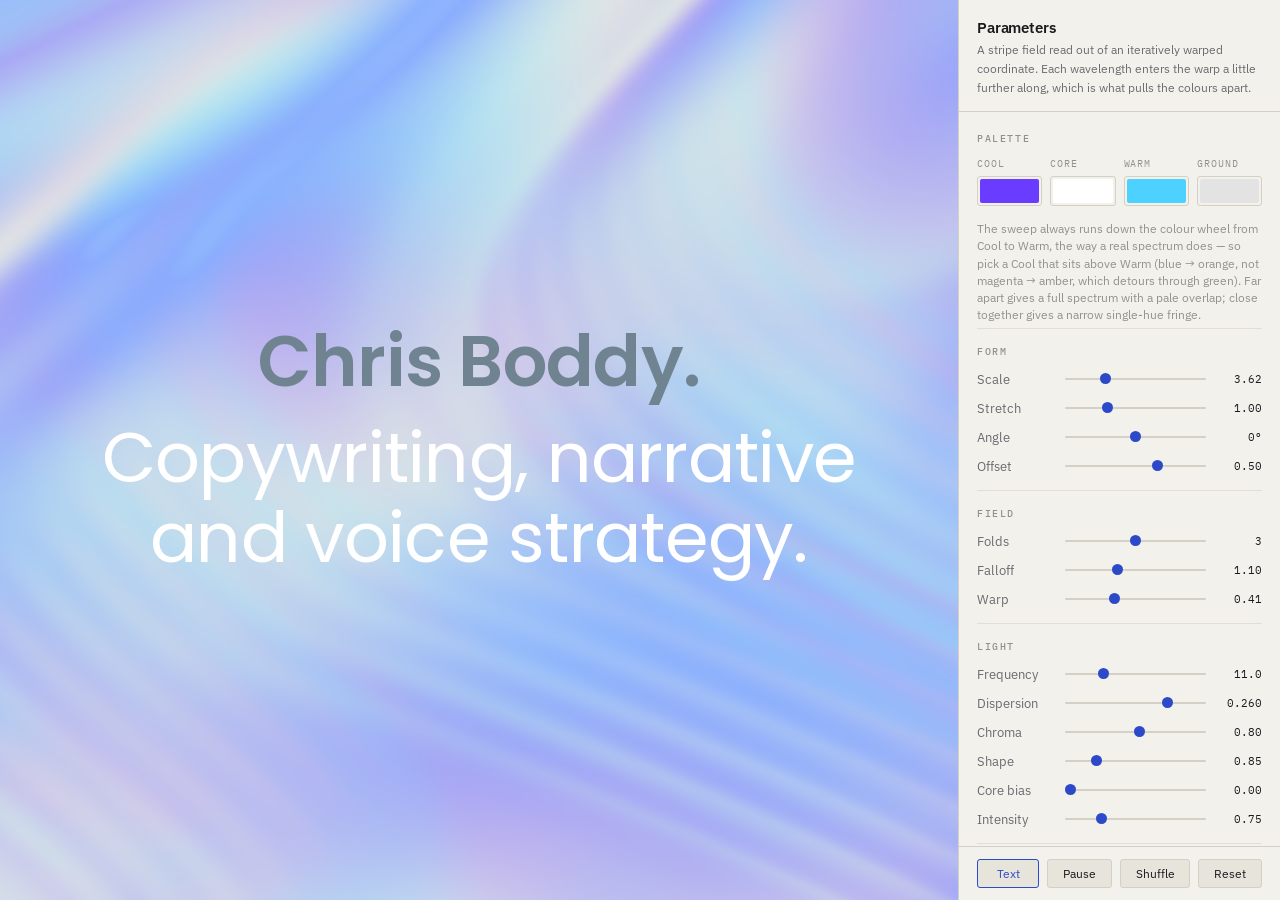
==== tuner.html @ 30133d76 "Split the site from the tuner, self-host Poppins index.html is now just the field and the type, with" ====
<!doctype html>
<html lang="en-GB">
<head>
<meta charset="utf-8">
<meta name="viewport" content="width=device-width, initial-scale=1, viewport-fit=cover">
<meta name="robots" content="noindex">
<title>Dispersion Field — tuner</title>
<link rel="stylesheet" href="site.css">
<link rel="stylesheet" href="https://fonts.googleapis.com/css2?family=IBM+Plex+Mono:wght@400;500&family=IBM+Plex+Sans:wght@400;500;600&display=swap">
<style>
  :root{
    --panel:#f3f1ec; --sunken:#e7e4dc; --line:#d5d0c6; --line-soft:#e2ded5;
    --ink:#1a1b1e; --dim:#6b6a71; --faint:#93918f; --accent:#2c49c9;
    color-scheme: light;
  }
  :root[data-ui="dark"]{
    --panel:#0b0c10; --sunken:#07080b; --line:#1c1f27; --line-soft:#14161c;
    --ink:#e7e9ee; --dim:#878d9b; --faint:#5b606d; --accent:#7ea3ff;
    color-scheme: dark;
  }
  body{background:var(--panel); color:var(--ink);
       font-family:"IBM Plex Sans", system-ui, sans-serif; font-size:14px;
       -webkit-font-smoothing:antialiased; transition:background .3s ease, color .3s ease}
  #app{height:100%; display:flex; align-items:stretch}
  .stage{flex:1 1 auto; min-width:0}

  .panel{flex:0 0 322px; width:322px; background:var(--panel);
         border-left:1px solid var(--line); display:flex; flex-direction:column; min-height:0}
  .panel-head{padding:18px 18px 14px; border-bottom:1px solid var(--line); flex:0 0 auto}
  .panel-head .panel-title{margin:0 0 3px; font-size:15px; font-weight:600; letter-spacing:-.01em}
  .panel-head span{font-size:12px; color:var(--dim); line-height:1.5}
  .scroller{flex:1 1 auto; min-height:0; overflow-y:auto; padding:4px 18px 18px}

  .group{padding:16px 0 4px; border-bottom:1px solid var(--line-soft)}
  .group:last-of-type{border-bottom:0}
  .group > h2{margin:0 0 12px; font-family:"IBM Plex Mono", monospace; font-size:10px;
              font-weight:500; letter-spacing:.16em; text-transform:uppercase; color:var(--faint)}

  .row{display:grid; grid-template-columns:78px 1fr 46px; align-items:center; gap:10px; margin-bottom:11px}
  .row label{font-size:12.5px; color:var(--dim); white-space:nowrap; overflow:hidden; text-overflow:ellipsis}
  .row output{font-family:"IBM Plex Mono", monospace; font-size:11px; text-align:right;
              color:var(--ink); font-variant-numeric:tabular-nums}
  input[type=range]{-webkit-appearance:none; appearance:none; width:100%; height:18px;
                    background:transparent; accent-color:var(--accent); cursor:ew-resize; margin:0}
  input[type=range]::-webkit-slider-runnable-track{height:2px; background:var(--line); border-radius:2px}
  input[type=range]::-moz-range-track{height:2px; background:var(--line); border-radius:2px}
  input[type=range]::-webkit-slider-thumb{-webkit-appearance:none; width:11px; height:11px;
    border-radius:50%; background:var(--accent); margin-top:-4.5px; border:0}
  input[type=range]::-moz-range-thumb{width:11px; height:11px; border-radius:50%;
    background:var(--accent); border:0}
  input[type=range]:focus-visible{outline:2px solid var(--accent); outline-offset:3px; border-radius:3px}

  .swatches{display:grid; grid-template-columns:repeat(4,1fr); gap:8px; margin-bottom:14px}
  .swatch{display:flex; flex-direction:column; gap:6px}
  .swatch span{font-family:"IBM Plex Mono",monospace; font-size:9.5px; letter-spacing:.1em;
               text-transform:uppercase; color:var(--faint)}
  input[type=color]{-webkit-appearance:none; appearance:none; width:100%; height:30px; padding:0;
                    border:1px solid var(--line); border-radius:3px; background:transparent; cursor:pointer}
  input[type=color]::-webkit-color-swatch-wrapper{padding:2px}
  input[type=color]::-webkit-color-swatch{border:0; border-radius:2px}
  input[type=color]:focus-visible{outline:2px solid var(--accent); outline-offset:2px}

  button{font-family:"IBM Plex Sans", system-ui, sans-serif; font-size:12px; color:var(--ink);
         background:var(--sunken); border:1px solid var(--line); border-radius:3px;
         padding:6px 10px; cursor:pointer; transition:border-color .15s, color .15s}
  button:hover{border-color:var(--accent)}
  button:focus-visible{outline:2px solid var(--accent); outline-offset:2px}
  button[aria-pressed="true"]{border-color:var(--accent); color:var(--accent)}

  .hint{font-size:11.5px; line-height:1.5; color:var(--faint); margin:2px 0 0}
  .actions{flex:0 0 auto; display:flex; flex-wrap:wrap; gap:8px;
           padding:12px 18px calc(12px + env(safe-area-inset-bottom,0px)); border-top:1px solid var(--line)}
  .actions button{flex:1 1 auto; min-width:62px; padding:6px 8px}

  details.glsl{margin-top:14px}
  details.glsl summary{cursor:pointer; font-family:"IBM Plex Mono",monospace; font-size:10px;
    letter-spacing:.16em; text-transform:uppercase; color:var(--faint); padding:6px 0}
  details.glsl pre{margin:8px 0 0; max-height:260px; overflow:auto; background:var(--sunken);
    border:1px solid var(--line); border-radius:3px; padding:10px;
    font-family:"IBM Plex Mono",monospace; font-size:10.5px; line-height:1.5; color:var(--dim);
    white-space:pre; -webkit-overflow-scrolling:touch}

  @media (max-width:880px){
    html,body{height:auto}
    #app{flex-direction:column; height:auto}
    .stage{flex:none; aspect-ratio:4/3; max-height:62vh; width:100%}
    .panel{flex:none; width:100%; border-left:0; border-top:1px solid var(--line)}
    .scroller{overflow:visible; max-height:none}
  }
  @media (prefers-reduced-motion:reduce){ body{transition:none} }
</style>
</head>
<body>
<div id="app">
  <div class="stage" id="stage">
    <canvas id="gl"></canvas>
    <div class="type" id="typeBlock">
      <h1>Chris Boddy.</h1>
      <p>Copywriting, narrative<br>and voice strategy.</p>
    </div>
  </div>

  <aside class="panel">
    <div class="panel-head">
      <h2 class="panel-title">Parameters</h2>
      <span>A stripe field read out of an iteratively warped coordinate. Each wavelength
      enters the warp a little further along, which is what pulls the colours apart.</span>
    </div>

    <div class="scroller">
      <section class="group">
        <h2>Palette</h2>
        <div class="swatches">
          <div class="swatch"><span>Cool</span><input type="color" id="colA"></div>
          <div class="swatch"><span>Core</span><input type="color" id="colCore"></div>
          <div class="swatch"><span>Warm</span><input type="color" id="colB"></div>
          <div class="swatch"><span>Ground</span><input type="color" id="colBg"></div>
        </div>
        <p class="hint">The sweep always runs down the colour wheel from Cool to Warm, the
        way a real spectrum does — so pick a Cool that sits above Warm (blue &rarr; orange,
        not magenta &rarr; amber, which detours through green). Far apart gives a full
        spectrum with a pale overlap; close together gives a narrow single-hue fringe.</p>
      </section>

      <section class="group"><h2>Form</h2><div id="g-form"></div></section>
      <section class="group"><h2>Field</h2><div id="g-field"></div></section>
      <section class="group"><h2>Light</h2><div id="g-light"></div></section>
      <section class="group"><h2>Motion</h2><div id="g-motion"></div>
        <details class="glsl">
          <summary>Fragment shader · values baked in</summary>
          <pre id="glslOut"></pre>
          <div style="display:flex;gap:8px;margin-top:8px">
            <button type="button" id="copyGlsl" style="flex:1">Copy GLSL</button>
          </div>
        </details>
      </section>
    </div>

    <div class="actions">
      <button type="button" id="textBtn" aria-pressed="true">Text</button>
      <button type="button" id="playBtn">Pause</button>
      <button type="button" id="shuffleBtn">Shuffle</button>
      <button type="button" id="resetBtn">Reset</button>
    </div>
  </aside>
</div>

<script src="field.js"></script>
<script src="tuner.js"></script>
</body>
</html>
---- site.css ----
/* Shared visual layer: the self-hosted face, the stage, and the type over it.
   Both index.html and tuner.html link this, so the typography cannot drift
   between the site and the tool. */

@font-face{
  font-family:Poppins;
  font-style:normal;
  font-weight:400;
  font-display:swap;
  src:url('fonts/poppins-400.woff2') format('woff2');
}
@font-face{
  font-family:Poppins;
  font-style:normal;
  font-weight:600;
  font-display:swap;
  src:url('fonts/poppins-600.woff2') format('woff2');
}

*{box-sizing:border-box}
html,body{height:100%}
body{margin:0; background:#e3e3e3}

.stage{position:relative; overflow:hidden; background:#e3e3e3}
.stage canvas{position:absolute; inset:0; width:100%; height:100%; display:block}

.type{
  position:absolute; inset:0; display:flex; flex-direction:column;
  align-items:center; justify-content:center; text-align:center;
  padding:24px; pointer-events:none;
  font-family:Poppins, system-ui, -apple-system, sans-serif;
  /* 60pt at full size, stepped down so it still fits a phone */
  font-size:clamp(24px, 5.5vw, 60pt);
  line-height:1.14; letter-spacing:-0.01em;
  text-wrap:balance;
}
.type[hidden]{display:none}
.type h1, .type p{margin:0; font-size:1em}
.type h1{font-weight:600; color:#708391}
/* the two blocks sit flush, so their spacing is the 1.14 line box;
   0.228em adds 20% to it */
.type p{font-weight:400; color:#ffffff; margin-top:0.228em}

.fail{
  padding:40px 24px; max-width:44ch; margin:auto; line-height:1.6;
  font-family:Poppins, system-ui, sans-serif; color:#6f6f6f;
}
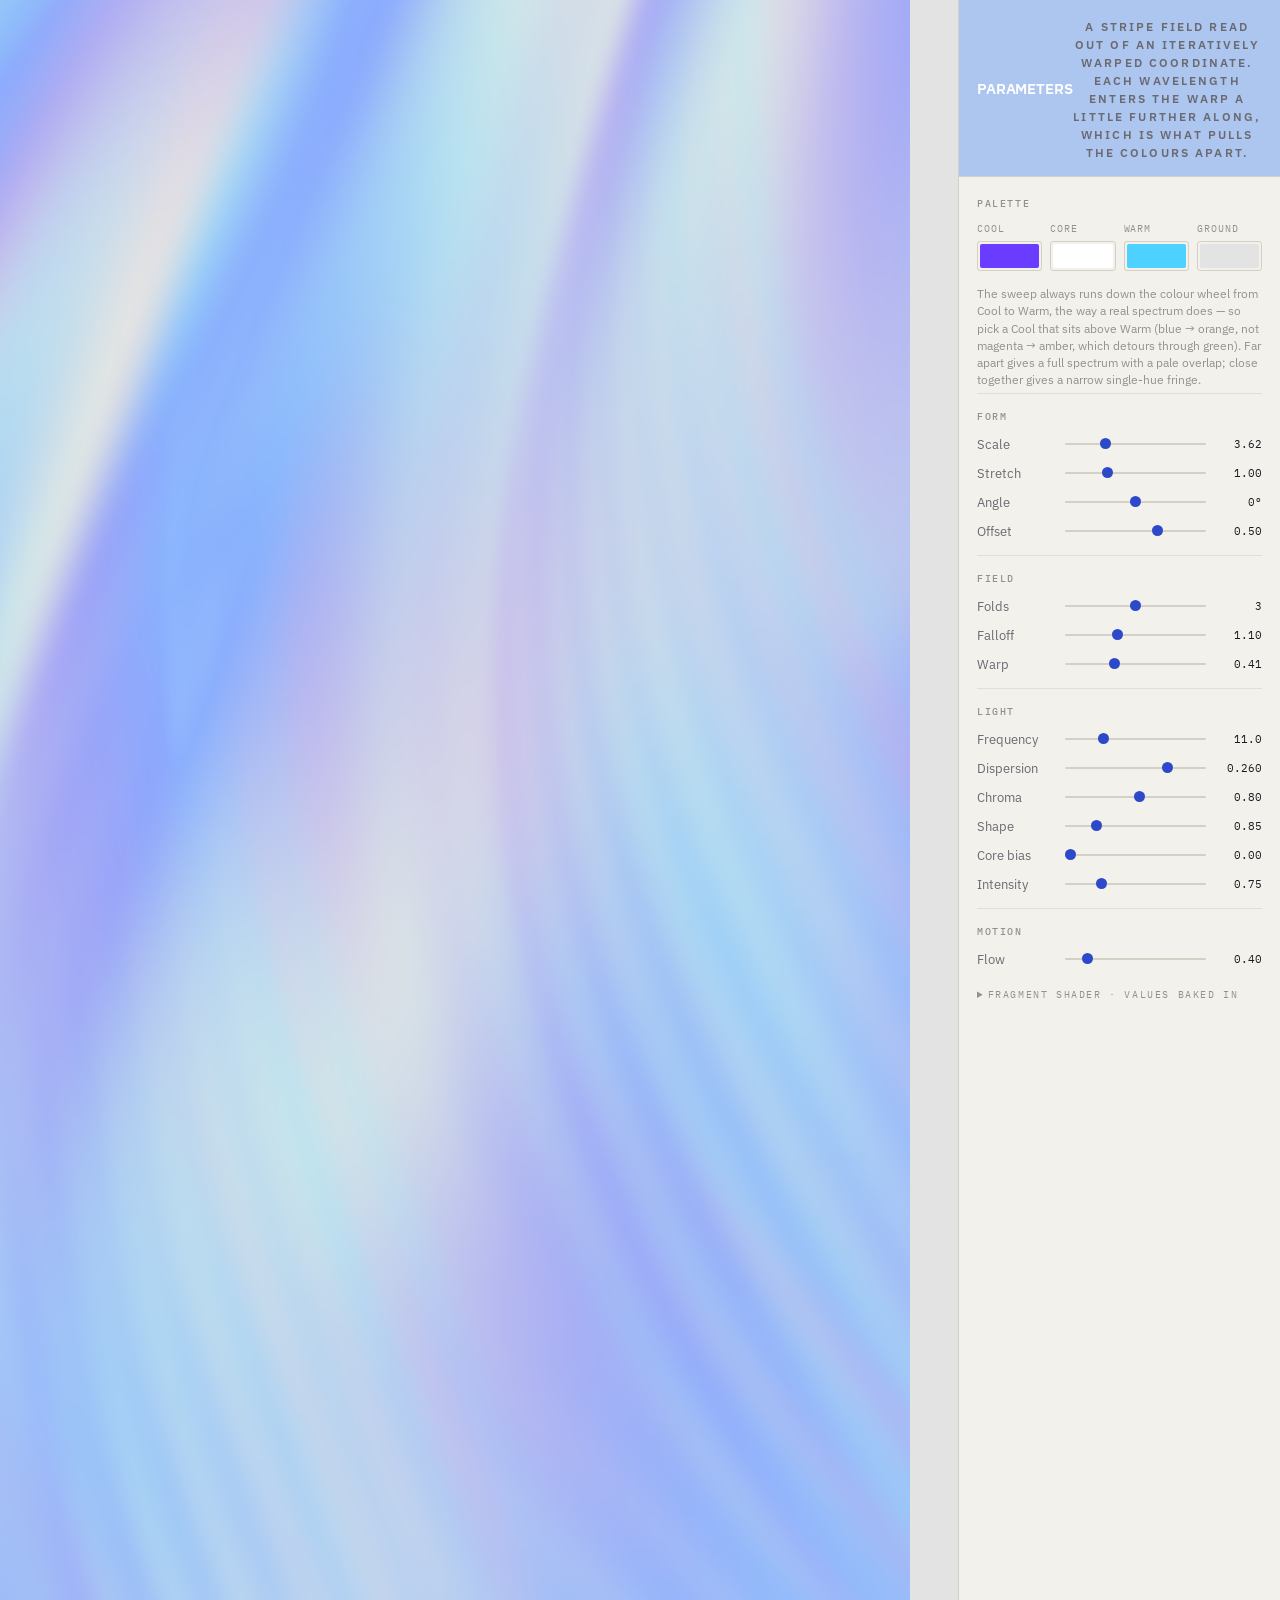
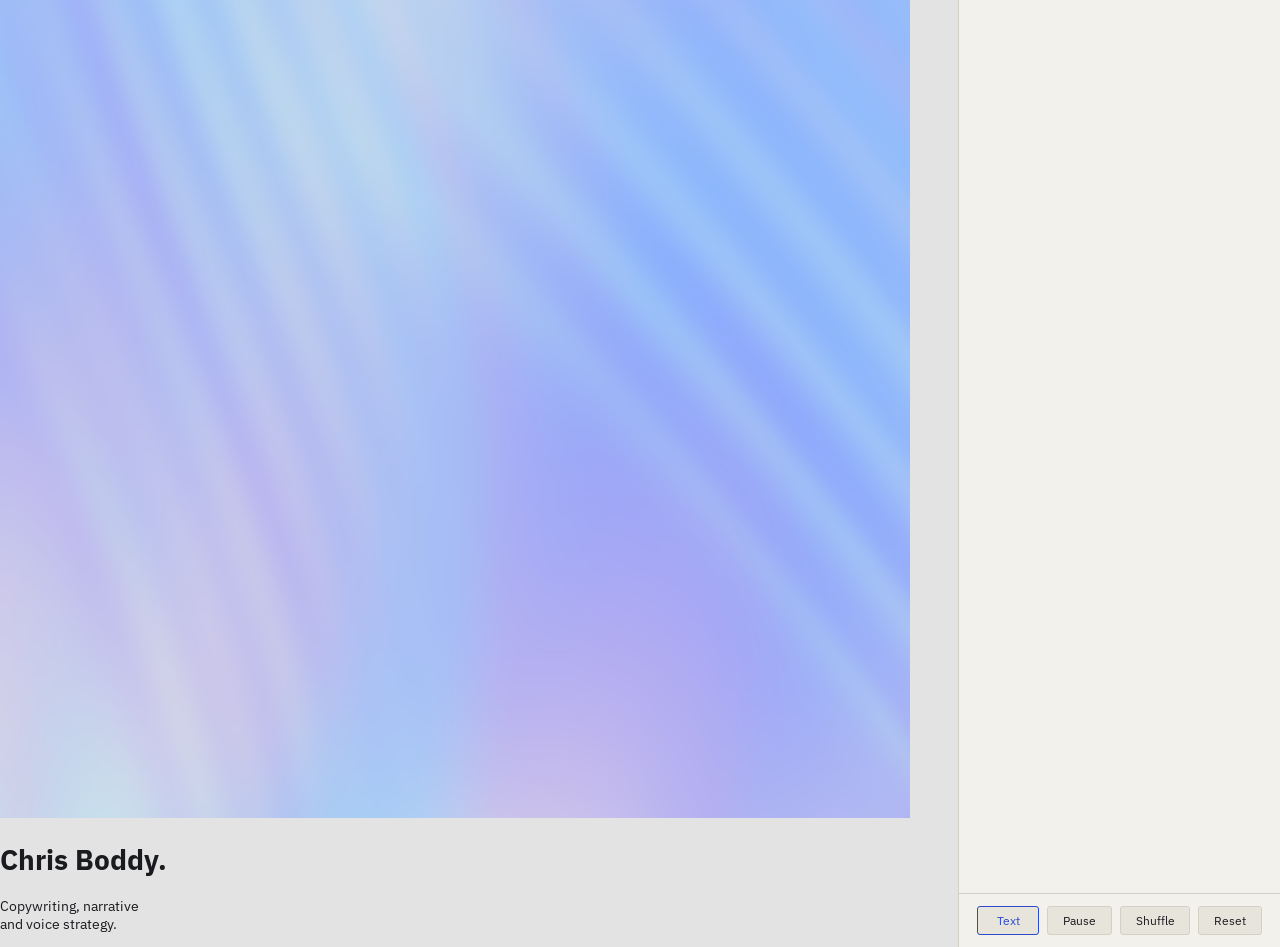
==== commit a6c23768: "Build the one-page site The shader that was the whole page becomes two bands — header and footer — w" ====
--- a/tuner.html
+++ b/tuner.html
@@ -5,6 +5,11 @@
 <meta name="viewport" content="width=device-width, initial-scale=1, viewport-fit=cover">
 <meta name="robots" content="noindex">
 <title>Dispersion Field — tuner</title>
+<link rel="icon" href="favicon.svg" type="image/svg+xml">
+<link rel="icon" href="favicon-32.png" sizes="32x32" type="image/png">
+<link rel="icon" href="favicon-16.png" sizes="16x16" type="image/png">
+<link rel="apple-touch-icon" href="apple-touch-icon.png">
+<link rel="alternate icon" href="favicon.ico" sizes="16x16 32x32 48x48">
 <link rel="stylesheet" href="site.css">
 <link rel="stylesheet" href="https://fonts.googleapis.com/css2?family=IBM+Plex+Mono:wght@400;500&family=IBM+Plex+Sans:wght@400;500;600&display=swap">
 <style>
--- a/site.css
+++ b/site.css
@@ -1,47 +1,239 @@
-/* Shared visual layer: the self-hosted face, the stage, and the type over it.
-   Both index.html and tuner.html link this, so the typography cannot drift
-   between the site and the tool. */
+/* ---------------------------------------------------------------------------
+   Chris Boddy — one-page site.
+   Type sizes are given in pt in the design, so they are written as pt here and
+   interpolated with clamp(): the low end is the mobile figure, the high end the
+   desktop one, so both land exactly rather than being approximated.
+   --------------------------------------------------------------------------- */
 
 @font-face{
-  font-family:Poppins;
-  font-style:normal;
-  font-weight:400;
-  font-display:swap;
+  font-family:Poppins; font-style:normal; font-weight:400; font-display:swap;
   src:url('fonts/poppins-400.woff2') format('woff2');
 }
 @font-face{
-  font-family:Poppins;
-  font-style:normal;
-  font-weight:600;
-  font-display:swap;
+  font-family:Poppins; font-style:normal; font-weight:600; font-display:swap;
   src:url('fonts/poppins-600.woff2') format('woff2');
 }
 
+:root{
+  --blue:#acc6f0;               /* closed panel */
+  --blue-hover:#a4c0ee;         /* rollover, ~4% darker */
+  --label-open:#a9c2ef;         /* label once the panel is open, on white */
+  --ink:#708391;                /* name and body copy */
+  --ink-dark:#4e5a64;           /* contact / connect — deliberately darker */
+  --white:#ffffff;
+  --ease:cubic-bezier(0.77, 0, 0.175, 1);   /* quart in-out */
+  --dur:620ms;
+
+  /* Sized so "Copywriting, narrative" keeps its line break at every width:
+     the break needs roughly 7.9vw, and it tops out at the designed 60pt. */
+  --fs-hero:clamp(24px, 7.9vw, 56pt);
+  /* mobile 16pt -> desktop 24pt. Same value for both now, kept as two
+     variables so they can diverge again without touching the rules. */
+  --fs-intro:clamp(16pt, 2.67vw, 24pt);
+  --fs-client:clamp(16pt, 2.67vw, 24pt);
+  /* Leading is held at 32pt desktop / 24pt mobile. It has to be an absolute
+     clamp rather than a unitless ratio, because 17/24 on mobile and 24/32 on
+     desktop are different proportions. Used by the panel copy and the footer
+     copy alike. */
+  --lh-copy:clamp(24pt, 3.56vw, 32pt);
+  /* mobile 18pt -> desktop 18pt for the small stuff */
+  --fs-meta:clamp(11pt, 1.1vw, 13pt);
+  /* mobile 12pt -> desktop 16pt. 1.78vw tops out at 1200px, the same width the
+     panel copy reaches its ceiling, so the two settle together. */
+  --fs-label:clamp(12pt, 1.78vw, 16pt);
+
+  --gutter:clamp(20px, 5vw, 64px);
+  --veil:clamp(36px, 5vh, 72px);   /* softened edge while a panel moves */
+  color-scheme:light;
+}
+
 *{box-sizing:border-box}
-html,body{height:100%}
-body{margin:0; background:#e3e3e3}
-
-.stage{position:relative; overflow:hidden; background:#e3e3e3}
-.stage canvas{position:absolute; inset:0; width:100%; height:100%; display:block}
-
-.type{
-  position:absolute; inset:0; display:flex; flex-direction:column;
+html{scroll-behavior:auto}          /* scrolling is tweened in JS, with --ease */
+body{
+  margin:0; background:var(--white); color:var(--ink);
+  /* The scroll is tweened to a position worked out from the panel heights. Scroll
+     anchoring would adjust for the closing panel as well, compensating twice and
+     overshooting the target. */
+  overflow-anchor:none;
+  font-family:Poppins, system-ui, -apple-system, sans-serif;
+  -webkit-font-smoothing:antialiased;
+}
+img{max-width:100%; display:block}
+
+/* ---------------- shared field band (header + footer) ---------------- */
+.field{position:relative; overflow:hidden; background:#e3e3e3}
+.field canvas{position:absolute; inset:0; width:100%; height:100%; display:block}
+.field > .inner{position:relative}
+
+/* ---------------- header ---------------- */
+/* 80% of the viewport, so the introduction panel is already breaking the
+   bottom edge on load. svh keeps it honest on phones, where vh counts the
+   address bar that is about to disappear. */
+.hero{height:80vh; height:80svh; display:flex; flex-direction:column}
+.topbar{
+  position:relative; display:flex; justify-content:space-between; align-items:center;
+  gap:16px; padding:clamp(16px, 2.4vw, 30px) var(--gutter);
+  font-size:var(--fs-meta); color:var(--ink-dark);
+}
+.topbar .label{opacity:.95}
+.hero-type{
+  position:relative; flex:1 1 auto; display:flex; flex-direction:column;
   align-items:center; justify-content:center; text-align:center;
-  padding:24px; pointer-events:none;
-  font-family:Poppins, system-ui, -apple-system, sans-serif;
-  /* 60pt at full size, stepped down so it still fits a phone */
-  font-size:clamp(24px, 5.5vw, 60pt);
-  line-height:1.14; letter-spacing:-0.01em;
+  padding:0 var(--gutter) clamp(40px, 6vw, 80px);
+  font-size:var(--fs-hero); line-height:1.14; letter-spacing:-0.01em;
   text-wrap:balance;
 }
-.type[hidden]{display:none}
-.type h1, .type p{margin:0; font-size:1em}
-.type h1{font-weight:600; color:#708391}
+.hero-type h1, .hero-type p{margin:0; font-size:1em}
+.hero-type h1{font-weight:600; color:var(--ink-dark)}
 /* the two blocks sit flush, so their spacing is the 1.14 line box;
    0.228em adds 20% to it */
-.type p{font-weight:400; color:#ffffff; margin-top:0.228em}
-
-.fail{
-  padding:40px 24px; max-width:44ch; margin:auto; line-height:1.6;
-  font-family:Poppins, system-ui, sans-serif; color:#6f6f6f;
-}
+.hero-type p{font-weight:400; color:var(--white); margin-top:0.228em}
+
+/* ---------------- animated underline ---------------- */
+.ul{
+  position:relative; color:var(--white); text-decoration:none; font-weight:600;
+  padding-bottom:2px;
+}
+.ul::after{
+  content:''; position:absolute; left:0; right:0; bottom:0; height:1.5px;
+  background:currentColor; transform:scaleX(0); transform-origin:left center;
+  transition:transform var(--dur) var(--ease);
+}
+.ul:hover::after, .ul:focus-visible::after{transform:scaleX(1)}
+.ul:focus-visible{outline:2px solid currentColor; outline-offset:4px; border-radius:2px}
+
+/* icon buttons replace the words on narrow screens */
+.icon-links{display:none; gap:10px}
+.icon-links a{
+  width:44px; height:44px; border-radius:50%; background:var(--white);
+  display:grid; place-items:center; color:var(--ink-dark);
+  transition:transform var(--dur) var(--ease);
+}
+.icon-links a:hover{transform:translateY(-2px)}
+.icon-links svg{width:20px; height:20px; fill:currentColor}
+
+/* ---------------- panels ---------------- */
+.panels{background:var(--blue); border-top:1px solid rgba(255,255,255,.6)}
+.panel + .panel > .panel-head{border-top:1px solid rgba(255,255,255,.6)}
+
+.panel-head{
+  -webkit-appearance:none; appearance:none; border:0; margin:0; width:100%;
+  display:flex; align-items:center; justify-content:center; text-align:center;
+  padding:clamp(26px, 3.4vw, 44px) var(--gutter);
+  background:var(--blue); color:var(--white); cursor:pointer;
+  font-family:inherit; font-size:var(--fs-label); font-weight:600;
+  letter-spacing:.10em; text-transform:uppercase;
+  /* the colour rollover is linear; only the label colour carries the easing */
+  transition:background-color 150ms linear, color var(--dur) var(--ease);
+}
+.panel-head:hover{background:var(--blue-hover)}
+.panel-head:focus-visible{outline:2px solid var(--ink-dark); outline-offset:-4px}
+/* The logo is painted with currentColor through an alpha mask, so it simply
+   follows the head's colour — white when closed, pale blue when open — instead
+   of needing a second asset or a filter that only approximates the hue. */
+.logo{
+  /* One height for the row, nudged per mark by --scale. A solid symbol and a
+     thin wordmark set to the same height do not read as the same size, so the
+     scales even out the ink each one carries rather than its box. */
+  height:calc(clamp(26px, 2.6vw, 38px) * var(--scale, 1));
+  aspect-ratio:var(--ratio);
+  background:currentColor;
+  -webkit-mask:var(--src) center/contain no-repeat;
+          mask:var(--src) center/contain no-repeat;
+  transition:background-color var(--dur) var(--ease);
+}
+
+/* open: the head joins the white body and its label goes pale blue */
+.panel.is-open > .panel-head{background:var(--white); color:var(--label-open)}
+.panel.is-open > .panel-head:hover{background:var(--white)}
+
+/* the 0fr -> 1fr grid transition animates height without measuring it in JS */
+.panel-body{
+  display:grid; grid-template-rows:0fr; background:var(--white);
+  transition:grid-template-rows var(--dur) var(--ease);
+}
+.panel.is-open > .panel-body{grid-template-rows:1fr}
+.panel-body > .clip{overflow:hidden}
+/* While the panel is moving, the copy is faded out into the edge rather than
+   ending on a hard slice, so it reads as passing behind the panel below. The
+   mask is only present during the movement — once open, the text is crisp. */
+.panel.is-moving > .panel-body > .clip{
+  -webkit-mask-image:linear-gradient(to bottom, #000 calc(100% - var(--veil)), transparent 100%);
+          mask-image:linear-gradient(to bottom, #000 calc(100% - var(--veil)), transparent 100%);
+}
+.panel-inner{
+  max-width:1040px; margin:0 auto; text-align:center;
+  padding:0 var(--gutter) clamp(44px, 5.4vw, 88px);
+  font-size:var(--fs-client); line-height:var(--lh-copy); letter-spacing:-0.005em;
+  opacity:0; transition:opacity var(--dur) var(--ease);
+}
+.panel.is-open > .panel-body .panel-inner{opacity:1}
+.panel-inner p{margin:0}
+.panel-inner p + p{margin-top:1.1em}
+#panel-intro .panel-inner{font-size:var(--fs-intro)}
+
+/* ---------------- footer ---------------- */
+.outro{border-top:1px solid rgba(255,255,255,.6)}
+.outro .inner{
+  color:var(--ink-dark);          /* same darker grey as Contact / Connect */
+  display:flex; flex-direction:column; align-items:center; justify-content:center;
+  text-align:center; gap:clamp(26px, 3.4vw, 48px);
+  padding:clamp(64px, 9vw, 140px) var(--gutter);
+  font-size:var(--fs-client); line-height:var(--lh-copy); letter-spacing:-0.005em;
+}
+/* 49ch = 985px at 24pt. The line up to "organisations" measures 950px and
+   adding " and" takes it to 1023px, so the break lands where it should with
+   about 35px of slack on either side. */
+.outro p{margin:0; max-width:49ch}
+.outro .cta{font-size:1em}
+
+@media (max-width:760px){
+  .topbar .worded{display:none}
+  .icon-links{display:flex}
+  .topbar{justify-content:flex-end}
+  .outro p{max-width:24ch}
+}
+
+@media (prefers-reduced-motion:reduce){
+  *{transition-duration:1ms !important}
+}
+
+/* ---------------------------------------------------------------------------
+   Left-aligned variant — TEMPORARY, for comparing the two layouts.
+   Everything below is scoped to [data-align="left"] or the toggle itself, so
+   this block and the matching one in site.js can be deleted together once a
+   direction is chosen. Nothing here affects the centred layout.
+   --------------------------------------------------------------------------- */
+:root{
+  /* The same gutter the topbar uses, so the left edge of the hero, the logos
+     and the copy all line up with "Contact" above them. */
+  --inset:var(--gutter);
+}
+
+:root[data-align="left"] .hero-type{
+  align-items:flex-start; text-align:left;
+  padding-left:var(--inset); padding-right:var(--inset);
+}
+:root[data-align="left"] .panel-head{
+  justify-content:flex-start;
+  padding-left:var(--inset); padding-right:var(--inset);
+}
+:root[data-align="left"] .panel-inner{
+  margin:0; text-align:left;
+  padding-left:var(--inset); padding-right:var(--inset);
+}
+:root[data-align="left"] .outro .inner{
+  align-items:flex-start; text-align:left;
+  padding-left:var(--inset); padding-right:var(--inset);
+}
+
+.align-toggle{
+  position:fixed; right:18px; bottom:18px; z-index:50;
+  font-family:Poppins, system-ui, sans-serif; font-size:11px; font-weight:600;
+  letter-spacing:.08em; text-transform:uppercase;
+  padding:11px 16px; border-radius:999px; border:1px solid rgba(0,0,0,.10);
+  background:rgba(255,255,255,.88); color:var(--ink-dark); cursor:pointer;
+  -webkit-backdrop-filter:blur(8px); backdrop-filter:blur(8px);
+  box-shadow:0 2px 12px rgba(0,0,0,.08);
+}
+.align-toggle:hover{background:#fff}
